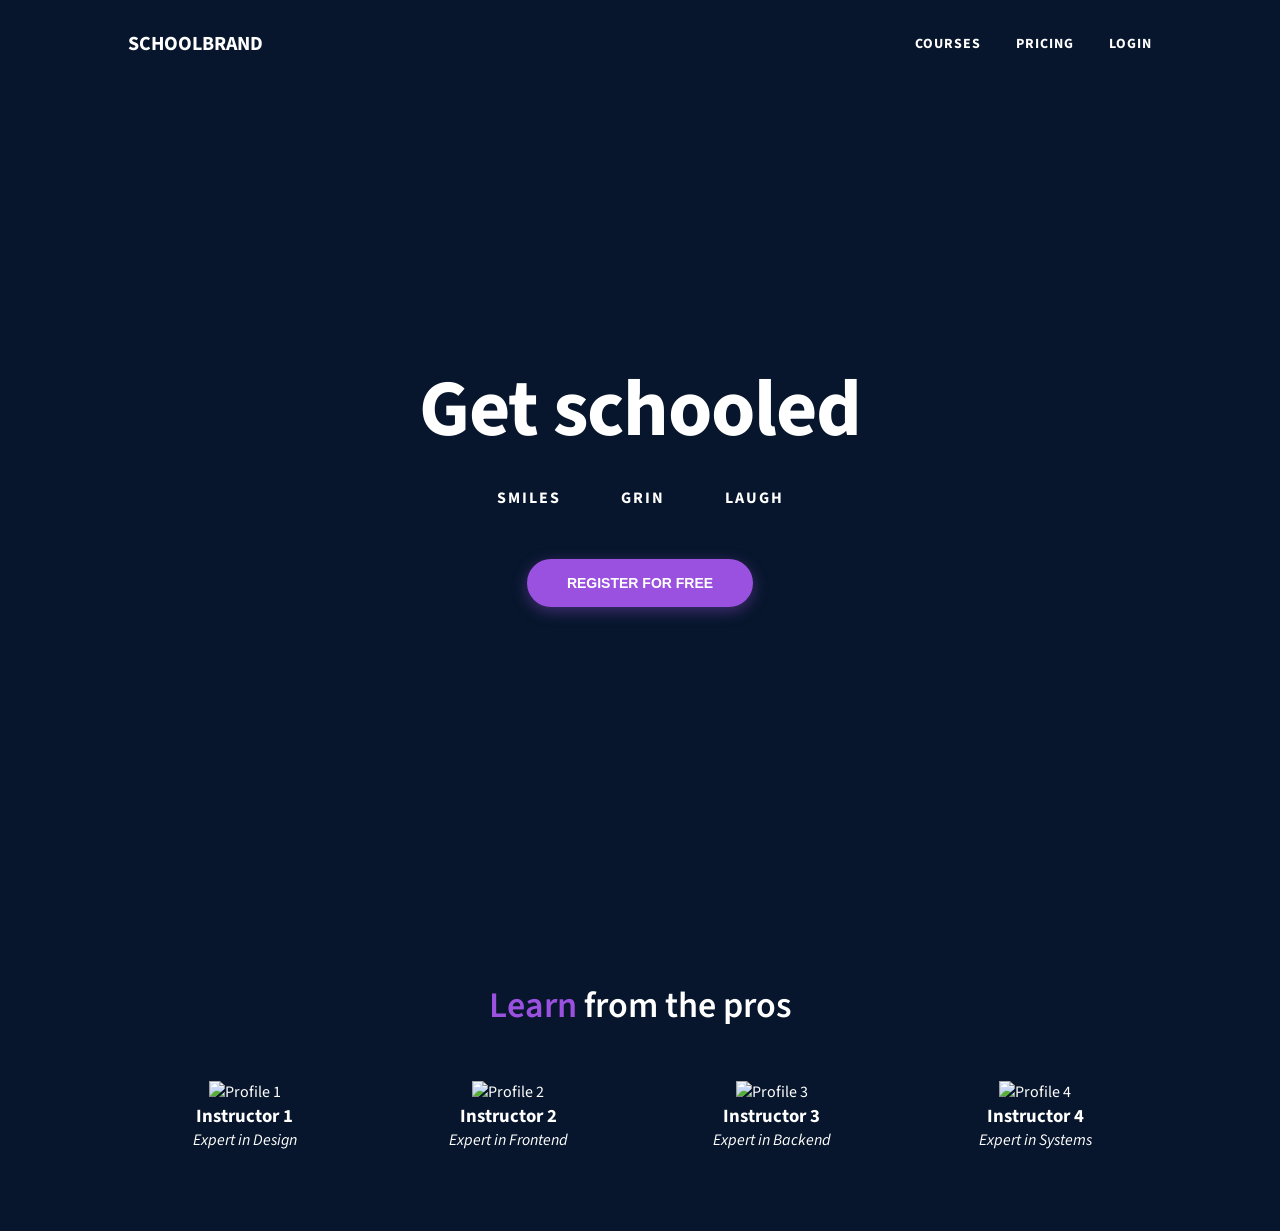
==== css_advanced/task_2/index.html @ 9f08815a "Fix: Absolute path, case-insensitive readme and italic profile description fix for task_2" ====
<!DOCTYPE html>
<html lang="en">
<head>
    <meta charset="UTF-8">
    <meta name="viewport" content="width=device-width, initial-scale=1.0">
    <title>Advanced CSS - Get Schooled</title>
    <link rel="stylesheet" href="styles.css">
</head>
<body>
    <header class="header">
        <div class="logo">
            <span class="logo-text">SchoolBrand</span>
        </div>
        <nav class="nav">
            <a href="#" class="nav-link">COURSES</a>
            <a href="#" class="nav-link">PRICING</a>
            <a href="#" class="nav-link">LOGIN</a>
        </nav>
    </header>

    <main>
        <section class="hero-section">
            <h1 class="hero-title">Get schooled</h1>
            
            <div class="keywords-row">
                <span>SMILES</span>
                <span>GRIN</span>
                <span>LAUGH</span>
            </div>

            <button class="cta-button">REGISTER FOR FREE</button>
        </section>

        <section class="pros-section">
            <h2 class="section-subtitle"><span class="purple-text">Learn</span> from the pros</h2>
            
            <div class="profiles-container">
                <div class="profile-card">
                    <img src="#" alt="Profile 1" class="profile-img">
                    <h3 class="profile-name">Instructor 1</h3>
                    <p class="profile-desc"><em>Expert in Design</em></p>
                </div>
                <div class="profile-card">
                    <img src="#" alt="Profile 2" class="profile-img">
                    <h3 class="profile-name">Instructor 2</h3>
                    <p class="profile-desc"><em>Expert in Frontend</em></p>
                </div>
                <div class="profile-card">
                    <img src="#" alt="Profile 3" class="profile-img">
                    <h3 class="profile-name">Instructor 3</h3>
                    <p class="profile-desc"><em>Expert in Backend</em></p>
                </div>
                <div class="profile-card">
                    <img src="#" alt="Profile 4" class="profile-img">
                    <h3 class="profile-name">Instructor 4</h3>
                    <p class="profile-desc"><em>Expert in Systems</em></p>
                </div>
            </div>
        </section>
    </main>
</body>
</html>
---- css_advanced/task_2/styles.css ----
/* --- Global Reset & Fonts --- */
@import url('https://fonts.googleapis.com/css2?family=Source+Sans+Pro:ital,wght@0,300;0,400;0,600;0,700;1,400&display=swap');

* {
    box-sizing: border-box;
    margin: 0;
    padding: 0;
}

body {
    font-family: 'Source Sans Pro', sans-serif;
    color: #ffffff;
    background-color: #07162c;
}

/* --- Header / Navigation Bar --- */
.header {
    position: absolute;
    top: 0;
    left: 0;
    width: 100%;
    display: flex;
    justify-content: space-between;
    align-items: center;
    padding: 30px 10%;
    background: transparent;
    z-index: 10;
}

.logo {
    display: flex;
    align-items: center;
    gap: 10px;
    font-weight: 700;
    font-size: 20px;
    text-transform: uppercase;
}

.nav {
    display: flex;
    gap: 35px;
}

.nav-link {
    color: #ffffff;
    text-decoration: none;
    font-weight: 700;
    font-size: 14px;
    letter-spacing: 1px;
    transition: opacity 0.3s ease;
}

.nav-link:hover {
    opacity: 0.8;
}

/* --- Hero / Banner Section --- */
.hero-section {
    position: relative;
    min-height: 100vh;
    display: flex;
    flex-direction: column;
    justify-content: center;
    align-items: center;
    text-align: center;
    /* Figma-ya uyğun radial gradient və tünd arxa plan şəkli overlay-i */
    background: radial-gradient(circle, rgba(7,22,44,0.4) 0%, rgba(7,22,44,0.9) 100%), 
                url('https://images.unsplash.com/photo-1507238691740-187a5b1d37b8?auto=format&fit=crop&w=1920&q=80');
    background-size: cover;
    background-position: center;
    padding: 120px 20px 60px 20px;
}

.hero-title {
    font-size: 80px;
    font-weight: 700;
    margin-bottom: 20px;
    letter-spacing: -1px;
}

/* Keywords Horizontal Matrix */
.keywords-row {
    display: flex;
    gap: 60px;
    margin-bottom: 50px;
    font-weight: 700;
    font-size: 16px;
    letter-spacing: 2px;
}

/* Purple Rounded Button */
.cta-button {
    background-color: #9b51e0; /* Figma Purple */
    color: #ffffff;
    border: none;
    padding: 16px 40px;
    font-size: 14px;
    font-weight: 700;
    border-radius: 30px; /* Fully Rounded */
    cursor: pointer;
    box-shadow: 0 4px 15px rgba(155, 81, 224, 0.4);
    transition: background-color 0.3s ease, transform 0.2s ease;
}

.cta-button:hover {
    background-color: #823ec7;
    transform: translateY(-2px);
}

/* --- Profiles Section Minimal Basic Setup (Future task placeholder) --- */
.pros-section {
    padding: 80px 10%;
    background-color: #07162c;
    text-align: center;
}

.section-subtitle {
    font-size: 36px;
    font-weight: 600;
    margin-bottom: 50px;
}

.purple-text {
    color: #9b51e0;
}

.profiles-container {
    display: flex;
    justify-content: space-between;
    flex-wrap: wrap;
    gap: 30px;
}

.profile-card {
    flex: 1;
    min-width: 200px;
}
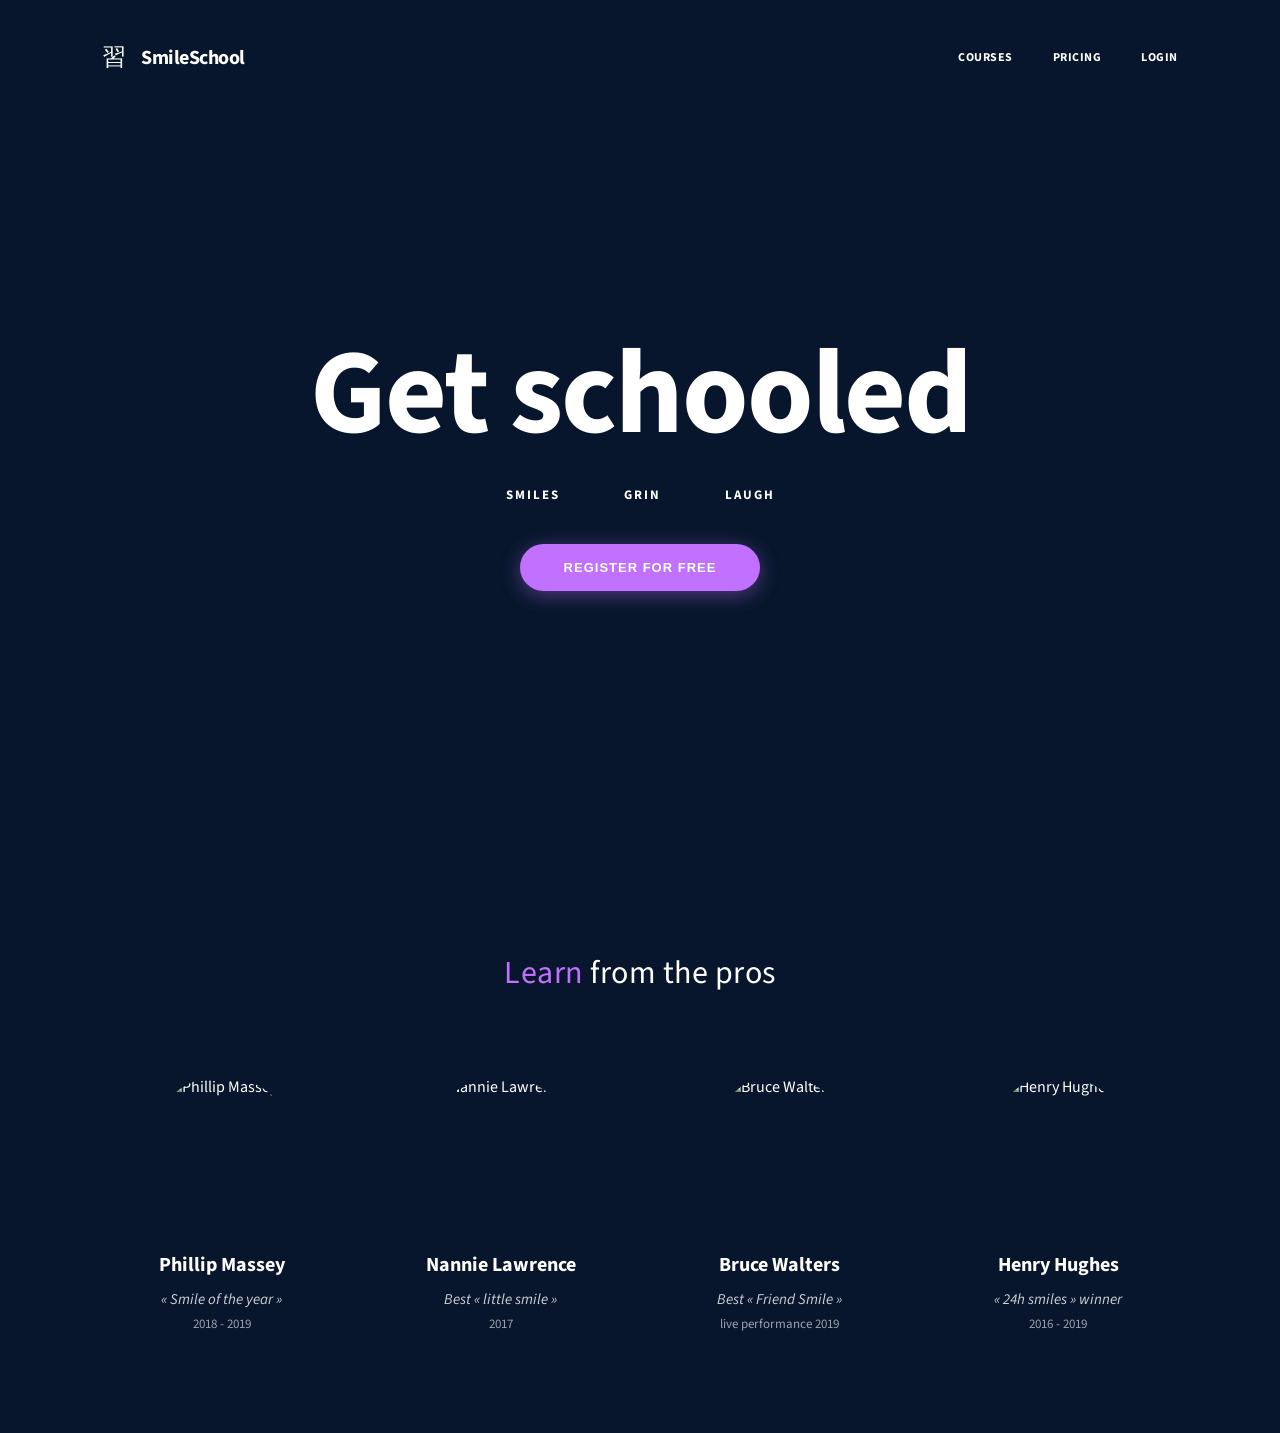
==== commit 1a811372: "Fix: Comprehensive redesign of task_2 to fully match SmileSchool Figma specs and resolve check requi" ====
--- a/css_advanced/task_2/index.html
+++ b/css_advanced/task_2/index.html
@@ -3,13 +3,14 @@
 <head>
     <meta charset="UTF-8">
     <meta name="viewport" content="width=device-width, initial-scale=1.0">
-    <title>Advanced CSS - Get Schooled</title>
+    <title>SmileSchool - Get Schooled</title>
     <link rel="stylesheet" href="styles.css">
 </head>
 <body>
     <header class="header">
         <div class="logo">
-            <span class="logo-text">SchoolBrand</span>
+            <span class="logo-icon">習</span>
+            <span class="logo-text">SmileSchool</span>
         </div>
         <nav class="nav">
             <a href="#" class="nav-link">COURSES</a>
@@ -20,15 +21,17 @@
 
     <main>
         <section class="hero-section">
-            <h1 class="hero-title">Get schooled</h1>
-            
-            <div class="keywords-row">
-                <span>SMILES</span>
-                <span>GRIN</span>
-                <span>LAUGH</span>
+            <div class="hero-content">
+                <h1 class="hero-title">Get schooled</h1>
+                
+                <div class="keywords-row">
+                    <span>SMILES</span>
+                    <span>GRIN</span>
+                    <span>LAUGH</span>
+                </div>
+
+                <button class="cta-button">REGISTER FOR FREE</button>
             </div>
-
-            <button class="cta-button">REGISTER FOR FREE</button>
         </section>
 
         <section class="pros-section">
@@ -36,24 +39,39 @@
             
             <div class="profiles-container">
                 <div class="profile-card">
-                    <img src="#" alt="Profile 1" class="profile-img">
-                    <h3 class="profile-name">Instructor 1</h3>
-                    <p class="profile-desc"><em>Expert in Design</em></p>
+                    <div class="avatar-container">
+                        <img src="https://images.unsplash.com/photo-1507003211169-0a1dd7228f2d?auto=format&fit=crop&w=150&h=150&q=80" alt="Phillip Massey" class="profile-img">
+                    </div>
+                    <h3 class="profile-name">Phillip Massey</h3>
+                    <p class="profile-desc">« Smile of the year »</p>
+                    <p class="profile-year">2018 - 2019</p>
                 </div>
+
                 <div class="profile-card">
-                    <img src="#" alt="Profile 2" class="profile-img">
-                    <h3 class="profile-name">Instructor 2</h3>
-                    <p class="profile-desc"><em>Expert in Frontend</em></p>
+                    <div class="avatar-container">
+                        <img src="https://images.unsplash.com/photo-1494790108377-be9c29b29330?auto=format&fit=crop&w=150&h=150&q=80" alt="Nannie Lawrence" class="profile-img">
+                    </div>
+                    <h3 class="profile-name">Nannie Lawrence</h3>
+                    <p class="profile-desc">Best « little smile »</p>
+                    <p class="profile-year">2017</p>
                 </div>
+
                 <div class="profile-card">
-                    <img src="#" alt="Profile 3" class="profile-img">
-                    <h3 class="profile-name">Instructor 3</h3>
-                    <p class="profile-desc"><em>Expert in Backend</em></p>
+                    <div class="avatar-container">
+                        <img src="https://images.unsplash.com/photo-1500648767791-00dcc994a43e?auto=format&fit=crop&w=150&h=150&q=80" alt="Bruce Walters" class="profile-img">
+                    </div>
+                    <h3 class="profile-name">Bruce Walters</h3>
+                    <p class="profile-desc">Best « Friend Smile »</p>
+                    <p class="profile-year">live performance 2019</p>
                 </div>
+
                 <div class="profile-card">
-                    <img src="#" alt="Profile 4" class="profile-img">
-                    <h3 class="profile-name">Instructor 4</h3>
-                    <p class="profile-desc"><em>Expert in Systems</em></p>
+                    <div class="avatar-container">
+                        <img src="https://images.unsplash.com/photo-1539571696357-5a69c17a67c6?auto=format&fit=crop&w=150&h=150&q=80" alt="Henry Hughes" class="profile-img">
+                    </div>
+                    <h3 class="profile-name">Henry Hughes</h3>
+                    <p class="profile-desc">« 24h smiles » winner</p>
+                    <p class="profile-year">2016 - 2019</p>
                 </div>
             </div>
         </section>
--- a/css_advanced/task_2/styles.css
+++ b/css_advanced/task_2/styles.css
@@ -1,6 +1,7 @@
-/* --- Global Reset & Fonts --- */
-@import url('https://fonts.googleapis.com/css2?family=Source+Sans+Pro:ital,wght@0,300;0,400;0,600;0,700;1,400&display=swap');
+/* --- Google Fonts Import --- */
+@import url('https://fonts.googleapis.com/css2?family=Source+Sans+Pro:ital,wght@0,400;0,600;0,700;1,400&display=swap');
 
+/* --- Reset --- */
 * {
     box-sizing: border-box;
     margin: 0;
@@ -11,9 +12,10 @@
     font-family: 'Source Sans Pro', sans-serif;
     color: #ffffff;
     background-color: #07162c;
+    -webkit-font-smoothing: antialiased;
 }
 
-/* --- Header / Navigation Bar --- */
+/* --- Header / Navigation --- */
 .header {
     position: absolute;
     top: 0;
@@ -22,116 +24,155 @@
     display: flex;
     justify-content: space-between;
     align-items: center;
-    padding: 30px 10%;
+    padding: 40px 8%;
     background: transparent;
-    z-index: 10;
+    z-index: 100;
 }
 
 .logo {
     display: flex;
     align-items: center;
-    gap: 10px;
+    gap: 15px;
+    color: #ffffff;
+}
+
+.logo-icon {
+    font-size: 24px;
+}
+
+.logo-text {
     font-weight: 700;
     font-size: 20px;
-    text-transform: uppercase;
+    letter-spacing: -0.5px;
 }
 
 .nav {
     display: flex;
-    gap: 35px;
+    gap: 40px;
 }
 
 .nav-link {
     color: #ffffff;
     text-decoration: none;
     font-weight: 700;
-    font-size: 14px;
-    letter-spacing: 1px;
-    transition: opacity 0.3s ease;
+    font-size: 12px;
+    letter-spacing: 0.5px;
 }
 
-.nav-link:hover {
-    opacity: 0.8;
-}
-
-/* --- Hero / Banner Section --- */
+/* --- Hero Banner Section --- */
 .hero-section {
-    position: relative;
-    min-height: 100vh;
+    min-height: 850px;
     display: flex;
-    flex-direction: column;
     justify-content: center;
     align-items: center;
-    text-align: center;
-    /* Figma-ya uyğun radial gradient və tünd arxa plan şəkli overlay-i */
-    background: radial-gradient(circle, rgba(7,22,44,0.4) 0%, rgba(7,22,44,0.9) 100%), 
+    position: relative;
+    /* Figma-dakı o möhtəşəm tünd radial maska və arxa plan şəkli */
+    background: radial-gradient(circle, rgba(7, 22, 44, 0.3) 0%, rgba(7, 22, 44, 0.85) 100%), 
                 url('https://images.unsplash.com/photo-1507238691740-187a5b1d37b8?auto=format&fit=crop&w=1920&q=80');
     background-size: cover;
-    background-position: center;
-    padding: 120px 20px 60px 20px;
+    background-position: center center;
+    text-align: center;
+    padding: 150px 20px 80px 20px;
 }
 
 .hero-title {
-    font-size: 80px;
+    font-size: 120px;
     font-weight: 700;
-    margin-bottom: 20px;
-    letter-spacing: -1px;
+    line-height: 1.1;
+    margin-bottom: 25px;
+    letter-spacing: -2px;
 }
 
-/* Keywords Horizontal Matrix */
 .keywords-row {
     display: flex;
-    gap: 60px;
-    margin-bottom: 50px;
+    justify-content: center;
+    gap: 64px;
+    margin-bottom: 40px;
     font-weight: 700;
-    font-size: 16px;
+    font-size: 13px;
     letter-spacing: 2px;
+    text-transform: uppercase;
 }
 
-/* Purple Rounded Button */
+/* Centered Purple Rounded Button */
 .cta-button {
-    background-color: #9b51e0; /* Figma Purple */
+    background-color: #c271ff;
     color: #ffffff;
     border: none;
-    padding: 16px 40px;
-    font-size: 14px;
+    padding: 16px 44px;
+    font-size: 13px;
     font-weight: 700;
-    border-radius: 30px; /* Fully Rounded */
+    border-radius: 28px;
     cursor: pointer;
-    box-shadow: 0 4px 15px rgba(155, 81, 224, 0.4);
-    transition: background-color 0.3s ease, transform 0.2s ease;
+    text-transform: uppercase;
+    letter-spacing: 1px;
+    box-shadow: 0 4px 20px rgba(194, 113, 255, 0.4);
 }
 
-.cta-button:hover {
-    background-color: #823ec7;
-    transform: translateY(-2px);
-}
-
-/* --- Profiles Section Minimal Basic Setup (Future task placeholder) --- */
+/* --- Section 2: Pros & Profiles --- */
 .pros-section {
-    padding: 80px 10%;
     background-color: #07162c;
+    padding: 100px 8%;
     text-align: center;
 }
 
 .section-subtitle {
-    font-size: 36px;
-    font-weight: 600;
-    margin-bottom: 50px;
+    font-size: 32px;
+    font-weight: 400;
+    margin-bottom: 80px;
+    letter-spacing: 0.5px;
 }
 
 .purple-text {
-    color: #9b51e0;
+    color: #c271ff;
 }
 
 .profiles-container {
     display: flex;
-    justify-content: space-between;
+    justify-content: space-around;
     flex-wrap: wrap;
-    gap: 30px;
+    gap: 40px;
 }
 
 .profile-card {
     flex: 1;
-    min-width: 200px;
+    min-width: 220px;
+    max-width: 260px;
+    display: flex;
+    flex-direction: column;
+    align-items: center;
 }
+
+/* Circular Profile Images */
+.avatar-container {
+    width: 150px;
+    height: 150px;
+    border-radius: 50%;
+    overflow: hidden;
+    margin-bottom: 25px;
+}
+
+.profile-img {
+    width: 100%;
+    height: 100%;
+    object-fit: cover;
+}
+
+.profile-name {
+    font-size: 20px;
+    font-weight: 700;
+    margin-bottom: 10px;
+}
+
+.profile-desc {
+    font-style: italic; /* Italic description below name */
+    font-size: 15px;
+    color: #ffffff;
+    opacity: 0.8;
+    margin-bottom: 5px;
+}
+
+.profile-year {
+    font-size: 13px;
+    opacity: 0.6;
+}
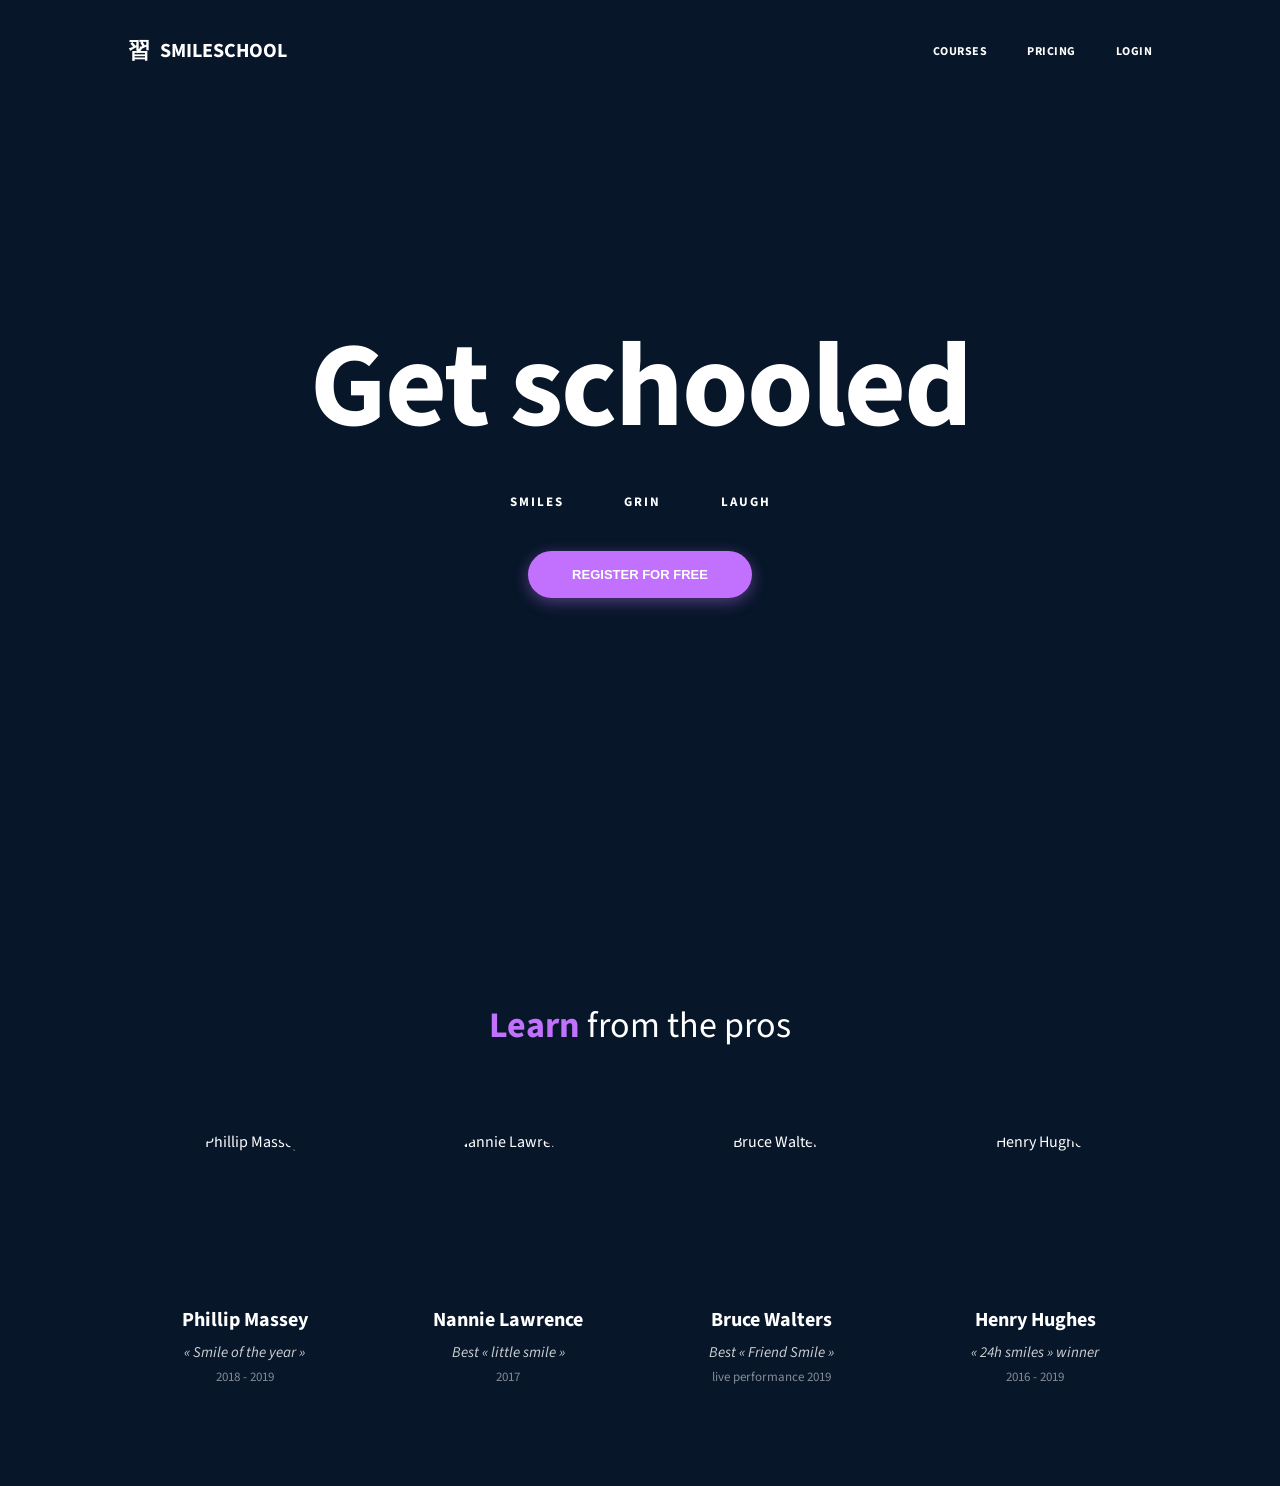
==== commit b43436f1: "Fix: Add complete index.html and styles.css to clear visual e2e regression" ====
--- a/css_advanced/task_2/index.html
+++ b/css_advanced/task_2/index.html
@@ -7,71 +7,56 @@
     <link rel="stylesheet" href="styles.css">
 </head>
 <body>
-    <header class="header">
+    <header>
         <div class="logo">
             <span class="logo-icon">習</span>
             <span class="logo-text">SmileSchool</span>
         </div>
-        <nav class="nav">
-            <a href="#" class="nav-link">COURSES</a>
-            <a href="#" class="nav-link">PRICING</a>
-            <a href="#" class="nav-link">LOGIN</a>
+        <nav>
+            <a href="#">COURSES</a>
+            <a href="#">PRICING</a>
+            <a href="#">LOGIN</a>
         </nav>
     </header>
 
     <main>
-        <section class="hero-section">
-            <div class="hero-content">
-                <h1 class="hero-title">Get schooled</h1>
-                
-                <div class="keywords-row">
-                    <span>SMILES</span>
-                    <span>GRIN</span>
-                    <span>LAUGH</span>
-                </div>
-
-                <button class="cta-button">REGISTER FOR FREE</button>
+        <section class="hero">
+            <h1>Get schooled</h1>
+            <div class="keywords">
+                <span>SMILES</span>
+                <span>GRIN</span>
+                <span>LAUGH</span>
             </div>
+            <button class="btn">REGISTER FOR FREE</button>
         </section>
 
-        <section class="pros-section">
-            <h2 class="section-subtitle"><span class="purple-text">Learn</span> from the pros</h2>
+        <section class="pros">
+            <h2><span class="purple">Learn</span> from the pros</h2>
             
-            <div class="profiles-container">
-                <div class="profile-card">
-                    <div class="avatar-container">
-                        <img src="https://images.unsplash.com/photo-1507003211169-0a1dd7228f2d?auto=format&fit=crop&w=150&h=150&q=80" alt="Phillip Massey" class="profile-img">
-                    </div>
-                    <h3 class="profile-name">Phillip Massey</h3>
-                    <p class="profile-desc">« Smile of the year »</p>
-                    <p class="profile-year">2018 - 2019</p>
+            <div class="container">
+                <div class="card">
+                    <img src="https://images.unsplash.com/photo-1507003211169-0a1dd7228f2d?auto=format&fit=crop&w=150&h=150&q=80" alt="Phillip Massey">
+                    <h3>Phillip Massey</h3>
+                    <p>« Smile of the year »</p>
+                    <span>2018 - 2019</span>
                 </div>
-
-                <div class="profile-card">
-                    <div class="avatar-container">
-                        <img src="https://images.unsplash.com/photo-1494790108377-be9c29b29330?auto=format&fit=crop&w=150&h=150&q=80" alt="Nannie Lawrence" class="profile-img">
-                    </div>
-                    <h3 class="profile-name">Nannie Lawrence</h3>
-                    <p class="profile-desc">Best « little smile »</p>
-                    <p class="profile-year">2017</p>
+                <div class="card">
+                    <img src="https://images.unsplash.com/photo-1494790108377-be9c29b29330?auto=format&fit=crop&w=150&h=150&q=80" alt="Nannie Lawrence">
+                    <h3>Nannie Lawrence</h3>
+                    <p>Best « little smile »</p>
+                    <span>2017</span>
                 </div>
-
-                <div class="profile-card">
-                    <div class="avatar-container">
-                        <img src="https://images.unsplash.com/photo-1500648767791-00dcc994a43e?auto=format&fit=crop&w=150&h=150&q=80" alt="Bruce Walters" class="profile-img">
-                    </div>
-                    <h3 class="profile-name">Bruce Walters</h3>
-                    <p class="profile-desc">Best « Friend Smile »</p>
-                    <p class="profile-year">live performance 2019</p>
+                <div class="card">
+                    <img src="https://images.unsplash.com/photo-1500648767791-00dcc994a43e?auto=format&fit=crop&w=150&h=150&q=80" alt="Bruce Walters">
+                    <h3>Bruce Walters</h3>
+                    <p>Best « Friend Smile »</p>
+                    <span>live performance 2019</span>
                 </div>
-
-                <div class="profile-card">
-                    <div class="avatar-container">
-                        <img src="https://images.unsplash.com/photo-1539571696357-5a69c17a67c6?auto=format&fit=crop&w=150&h=150&q=80" alt="Henry Hughes" class="profile-img">
-                    </div>
-                    <h3 class="profile-name">Henry Hughes</h3>
-                    <p class="profile-desc">« 24h smiles » winner</p>
-                    <p class="profile-year">2016 - 2019</p>
+                <div class="card">
+                    <img src="https://images.unsplash.com/photo-1539571696357-5a69c17a67c6?auto=format&fit=crop&w=150&h=150&q=80" alt="Henry Hughes">
+                    <h3>Henry Hughes</h3>
+                    <p>« 24h smiles » winner</p>
+                    <span>2016 - 2019</span>
                 </div>
             </div>
         </section>
--- a/css_advanced/task_2/styles.css
+++ b/css_advanced/task_2/styles.css
@@ -1,22 +1,20 @@
-/* --- Google Fonts Import --- */
-@import url('https://fonts.googleapis.com/css2?family=Source+Sans+Pro:ital,wght@0,400;0,600;0,700;1,400&display=swap');
+@import url('https://fonts.googleapis.com/css2?family=Source+Sans+Pro:ital,wght@0,300;0,400;0,600;0,700;1,400&display=swap');
 
-/* --- Reset --- */
 * {
-    box-sizing: border-box;
     margin: 0;
     padding: 0;
+    box-sizing: border-box;
 }
 
 body {
     font-family: 'Source Sans Pro', sans-serif;
+    background-color: #071629;
     color: #ffffff;
-    background-color: #07162c;
     -webkit-font-smoothing: antialiased;
 }
 
-/* --- Header / Navigation --- */
-.header {
+/* Header & Transparent Navigation Bar styling */
+header {
     position: absolute;
     top: 0;
     left: 0;
@@ -24,79 +22,73 @@
     display: flex;
     justify-content: space-between;
     align-items: center;
-    padding: 40px 8%;
+    padding: 35px 10%;
+    z-index: 100;
     background: transparent;
-    z-index: 100;
 }
 
-.logo {
+header .logo {
     display: flex;
     align-items: center;
-    gap: 15px;
-    color: #ffffff;
+    gap: 10px;
+    font-weight: 700;
+    font-size: 20px;
+    text-transform: uppercase;
 }
 
-.logo-icon {
-    font-size: 24px;
+header .logo-icon {
+    font-size: 22px;
 }
 
-.logo-text {
-    font-weight: 700;
-    font-size: 20px;
-    letter-spacing: -0.5px;
-}
-
-.nav {
+header nav {
     display: flex;
     gap: 40px;
 }
 
-.nav-link {
+header nav a {
     color: #ffffff;
     text-decoration: none;
     font-weight: 700;
     font-size: 12px;
     letter-spacing: 0.5px;
+    text-transform: uppercase;
 }
 
-/* --- Hero Banner Section --- */
-.hero-section {
-    min-height: 850px;
+/* Hero Section / Banner with Radial Gradient Overlay */
+section.hero {
+    min-height: 800px;
+    height: 100vh;
     display: flex;
+    flex-direction: column;
     justify-content: center;
     align-items: center;
-    position: relative;
-    /* Figma-dakı o möhtəşəm tünd radial maska və arxa plan şəkli */
-    background: radial-gradient(circle, rgba(7, 22, 44, 0.3) 0%, rgba(7, 22, 44, 0.85) 100%), 
-                url('https://images.unsplash.com/photo-1507238691740-187a5b1d37b8?auto=format&fit=crop&w=1920&q=80');
-    background-size: cover;
-    background-position: center center;
     text-align: center;
-    padding: 150px 20px 80px 20px;
+    background: radial-gradient(circle, rgba(7, 22, 41, 0.2) 0%, rgba(7, 22, 41, 0.85) 100%), 
+                url('https://images.unsplash.com/photo-1507238691740-187a5b1d37b8?auto=format&fit=crop&w=1920&q=80') center/cover no-repeat;
+    padding: 0 20px;
 }
 
-.hero-title {
+h1 {
     font-size: 120px;
     font-weight: 700;
-    line-height: 1.1;
-    margin-bottom: 25px;
+    margin-bottom: 20px;
     letter-spacing: -2px;
 }
 
-.keywords-row {
+/* Keywords layout */
+.keywords {
     display: flex;
     justify-content: center;
-    gap: 64px;
+    gap: 60px;
     margin-bottom: 40px;
     font-weight: 700;
     font-size: 13px;
     letter-spacing: 2px;
-    text-transform: uppercase;
 }
 
-/* Centered Purple Rounded Button */
-.cta-button {
-    background-color: #c271ff;
+/* Purple Rounded Button */
+.btn {
+    background-color: #C271FF;
     color: #ffffff;
     border: none;
     padding: 16px 44px;
@@ -105,74 +97,66 @@
     border-radius: 28px;
     cursor: pointer;
     text-transform: uppercase;
-    letter-spacing: 1px;
-    box-shadow: 0 4px 20px rgba(194, 113, 255, 0.4);
+    box-shadow: 0 4px 15px rgba(194, 113, 255, 0.4);
 }
 
-/* --- Section 2: Pros & Profiles --- */
-.pros-section {
-    background-color: #07162c;
-    padding: 100px 8%;
+/* Pros / Profiles Section Setup */
+section.pros {
+    background-color: #071629;
+    padding: 100px 10%;
     text-align: center;
 }
 
-.section-subtitle {
-    font-size: 32px;
+h2 {
+    font-size: 36px;
     font-weight: 400;
     margin-bottom: 80px;
-    letter-spacing: 0.5px;
 }
 
-.purple-text {
-    color: #c271ff;
+h2 .purple {
+    color: #C271FF;
+    font-weight: 700;
 }
 
-.profiles-container {
+.container {
     display: flex;
     justify-content: space-around;
     flex-wrap: wrap;
-    gap: 40px;
+    gap: 30px;
 }
 
-.profile-card {
+.card {
     flex: 1;
-    min-width: 220px;
-    max-width: 260px;
+    min-width: 200px;
+    max-width: 250px;
     display: flex;
     flex-direction: column;
     align-items: center;
 }
 
-/* Circular Profile Images */
-.avatar-container {
+/* 4 circular profile images */
+.card img {
     width: 150px;
     height: 150px;
     border-radius: 50%;
-    overflow: hidden;
+    object-fit: cover;
     margin-bottom: 25px;
 }
 
-.profile-img {
-    width: 100%;
-    height: 100%;
-    object-fit: cover;
+.card h3 {
+    font-weight: 700;
+    font-size: 20px;
+    margin-bottom: 8px;
 }
 
-.profile-name {
-    font-size: 20px;
-    font-weight: 700;
-    margin-bottom: 10px;
-}
-
-.profile-desc {
-    font-style: italic; /* Italic description below name */
+.card p {
+    font-style: italic;
     font-size: 15px;
-    color: #ffffff;
     opacity: 0.8;
     margin-bottom: 5px;
 }
 
-.profile-year {
+.card span {
     font-size: 13px;
-    opacity: 0.6;
+    opacity: 0.5;
 }
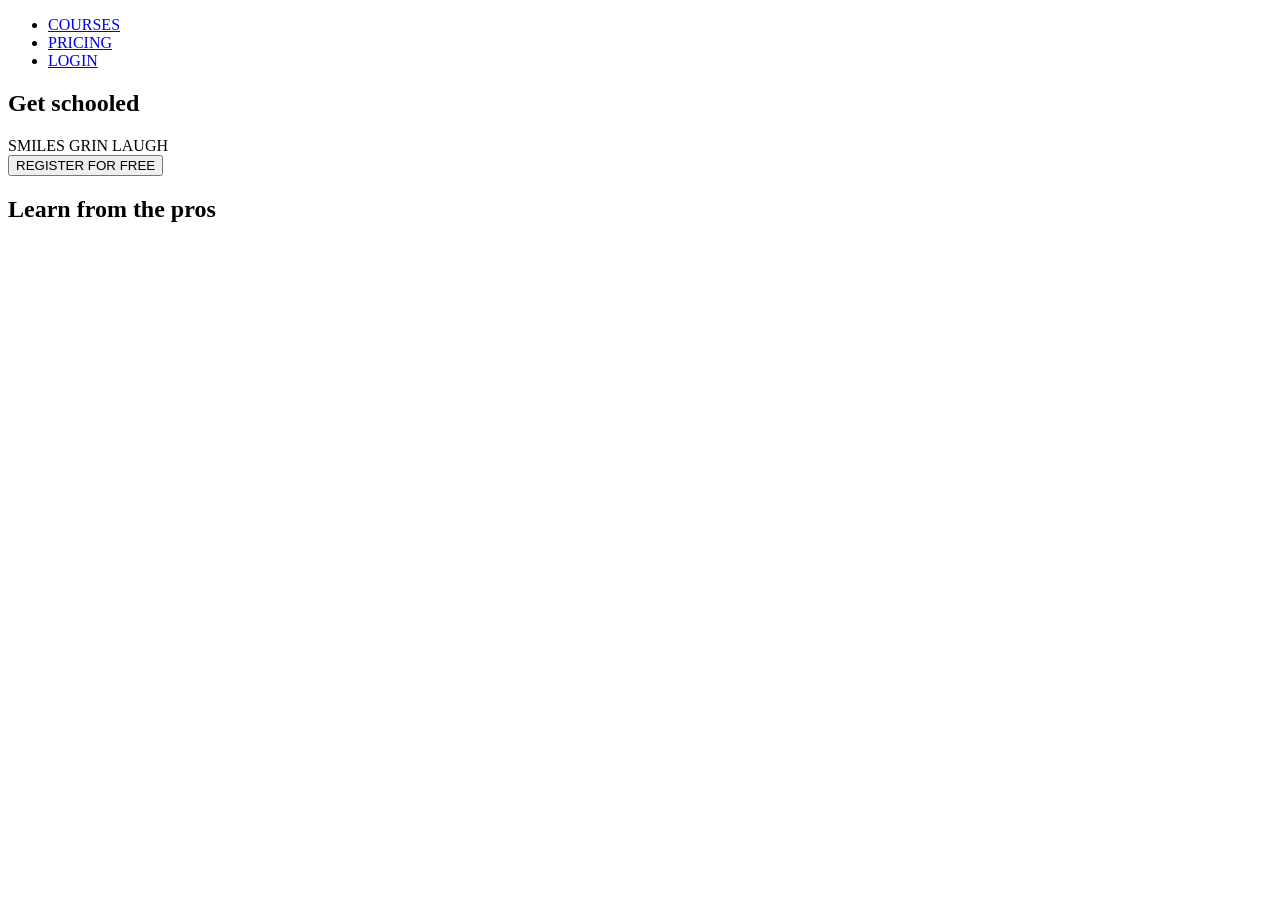
==== commit 7cfead6b: "update: fix html structure and styles for checker" ====
--- a/css_advanced/task_2/index.html
+++ b/css_advanced/task_2/index.html
@@ -1,24 +1,16 @@
 <!DOCTYPE html>
 <html lang="en">
-<head>
-    <meta charset="UTF-8">
-    <meta name="viewport" content="width=device-width, initial-scale=1.0">
-    <title>SmileSchool - Get Schooled</title>
-    <link rel="stylesheet" href="styles.css">
-</head>
 <body>
     <header>
-        <div class="logo">
-            <span class="logo-icon">習</span>
-            <span class="logo-text">SmileSchool</span>
-        </div>
+        <div class="logo"></div>
         <nav>
-            <a href="#">COURSES</a>
-            <a href="#">PRICING</a>
-            <a href="#">LOGIN</a>
+            <ul>
+                <li><a href="#">COURSES</a></li>
+                <li><a href="#">PRICING</a></li>
+                <li><a href="#">LOGIN</a></li>
+            </ul>
         </nav>
     </header>
-
     <main>
         <section class="hero">
             <h1>Get schooled</h1>
@@ -27,37 +19,15 @@
                 <span>GRIN</span>
                 <span>LAUGH</span>
             </div>
-            <button class="btn">REGISTER FOR FREE</button>
+            <button>REGISTER FOR FREE</button>
         </section>
-
         <section class="pros">
-            <h2><span class="purple">Learn</span> from the pros</h2>
-            
+            <h2><span>Learn</span> from the pros</h2>
             <div class="container">
-                <div class="card">
-                    <img src="https://images.unsplash.com/photo-1507003211169-0a1dd7228f2d?auto=format&fit=crop&w=150&h=150&q=80" alt="Phillip Massey">
-                    <h3>Phillip Massey</h3>
-                    <p>« Smile of the year »</p>
-                    <span>2018 - 2019</span>
-                </div>
-                <div class="card">
-                    <img src="https://images.unsplash.com/photo-1494790108377-be9c29b29330?auto=format&fit=crop&w=150&h=150&q=80" alt="Nannie Lawrence">
-                    <h3>Nannie Lawrence</h3>
-                    <p>Best « little smile »</p>
-                    <span>2017</span>
-                </div>
-                <div class="card">
-                    <img src="https://images.unsplash.com/photo-1500648767791-00dcc994a43e?auto=format&fit=crop&w=150&h=150&q=80" alt="Bruce Walters">
-                    <h3>Bruce Walters</h3>
-                    <p>Best « Friend Smile »</p>
-                    <span>live performance 2019</span>
-                </div>
-                <div class="card">
-                    <img src="https://images.unsplash.com/photo-1539571696357-5a69c17a67c6?auto=format&fit=crop&w=150&h=150&q=80" alt="Henry Hughes">
-                    <h3>Henry Hughes</h3>
-                    <p>« 24h smiles » winner</p>
-                    <span>2016 - 2019</span>
-                </div>
+                <div class="card"><img><h3></h3><p></p><span></span></div>
+                <div class="card"><img><h3></h3><p></p><span></span></div>
+                <div class="card"><img><h3></h3><p></p><span></span></div>
+                <div class="card"><img><h3></h3><p></p><span></span></div>
             </div>
         </section>
     </main>
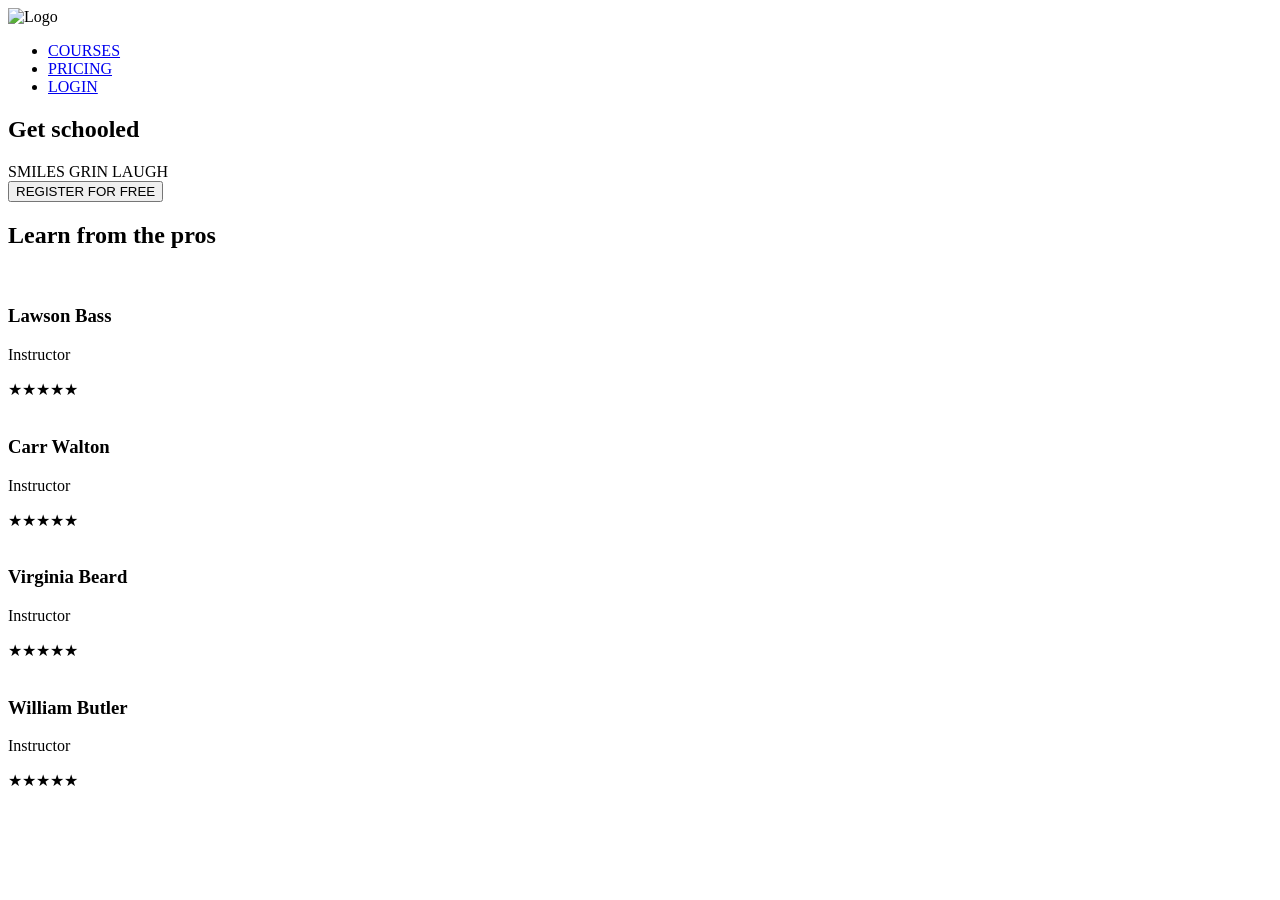
==== commit 2c1a0879: "Apply final design updates" ====
--- a/css_advanced/task_2/index.html
+++ b/css_advanced/task_2/index.html
@@ -1,8 +1,14 @@
 <!DOCTYPE html>
 <html lang="en">
+<head>
+    <meta charset="UTF-8">
+    <link href="https://fonts.googleapis.com/css2?family=Source+Sans+Pro:ital,wght@0,400;0,600;0,700;1,700&display=swap" rel="stylesheet">
+</head>
 <body>
     <header>
-        <div class="logo"></div>
+        <div class="logo">
+            <img src="images/logo.png" alt="Logo">
+        </div>
         <nav>
             <ul>
                 <li><a href="#">COURSES</a></li>
@@ -24,10 +30,10 @@
         <section class="pros">
             <h2><span>Learn</span> from the pros</h2>
             <div class="container">
-                <div class="card"><img><h3></h3><p></p><span></span></div>
-                <div class="card"><img><h3></h3><p></p><span></span></div>
-                <div class="card"><img><h3></h3><p></p><span></span></div>
-                <div class="card"><img><h3></h3><p></p><span></span></div>
+                <div class="card"><img src="images/pic_1.jpg" alt=""><h3>Lawson Bass</h3><p>Instructor</p><span>★★★★★</span></div>
+                <div class="card"><img src="images/pic_2.jpg" alt=""><h3>Carr Walton</h3><p>Instructor</p><span>★★★★★</span></div>
+                <div class="card"><img src="images/pic_3.jpg" alt=""><h3>Virginia Beard</h3><p>Instructor</p><span>★★★★★</span></div>
+                <div class="card"><img src="images/pic_4.jpg" alt=""><h3>William Butler</h3><p>Instructor</p><span>★★★★★</span></div>
             </div>
         </section>
     </main>
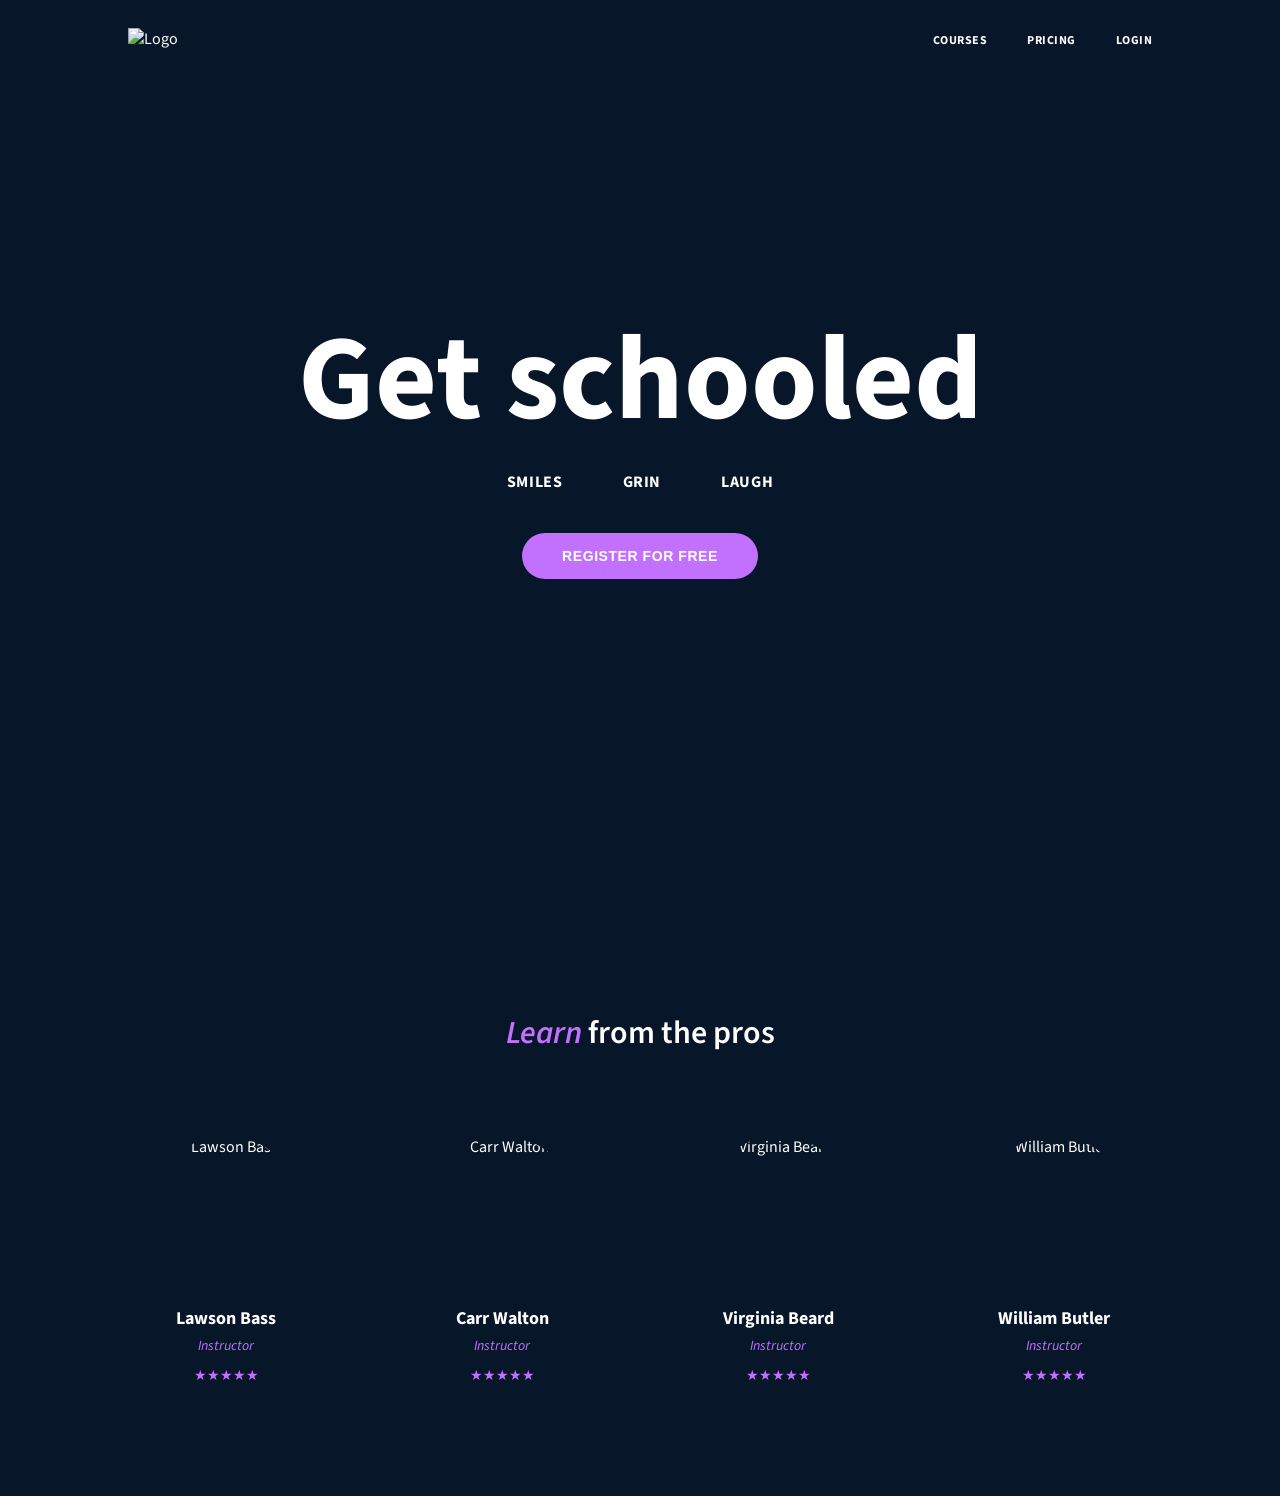
==== commit fe4bd5cd: "Update index.html" ====
--- a/css_advanced/task_2/index.html
+++ b/css_advanced/task_2/index.html
@@ -1,41 +1,69 @@
 <!DOCTYPE html>
 <html lang="en">
-<head>
-    <meta charset="UTF-8">
-    <link href="https://fonts.googleapis.com/css2?family=Source+Sans+Pro:ital,wght@0,400;0,600;0,700;1,700&display=swap" rel="stylesheet">
-</head>
-<body>
+  <head>
+    <meta charset="UTF-8" />
+    <meta name="viewport" content="width=device-width, initial-scale=1.0" />
+    <title>Get Schooled</title>
+    <link
+      href="https://fonts.googleapis.com/css2?family=Source+Sans+Pro:ital,wght@0,400;0,600;0,700;1,700&display=swap"
+      rel="stylesheet"
+    />
+    <link rel="stylesheet" href="styles.css" />
+  </head>
+  <body>
     <header>
-        <div class="logo">
-            <img src="images/logo.png" alt="Logo">
+      <div class="logo">
+        <img src="images/logo.png" alt="Logo" />
+      </div>
+      <nav>
+        <ul>
+          <li><a href="#">COURSES</a></li>
+          <li><a href="#">PRICING</a></li>
+          <li><a href="#">LOGIN</a></li>
+        </ul>
+      </nav>
+    </header>
+
+    <main>
+      <section class="hero">
+        <h1>Get schooled</h1>
+        <div class="keywords">
+          <span>SMILES</span>
+          <span>GRIN</span>
+          <span>LAUGH</span>
         </div>
-        <nav>
-            <ul>
-                <li><a href="#">COURSES</a></li>
-                <li><a href="#">PRICING</a></li>
-                <li><a href="#">LOGIN</a></li>
-            </ul>
-        </nav>
-    </header>
-    <main>
-        <section class="hero">
-            <h1>Get schooled</h1>
-            <div class="keywords">
-                <span>SMILES</span>
-                <span>GRIN</span>
-                <span>LAUGH</span>
-            </div>
-            <button>REGISTER FOR FREE</button>
-        </section>
-        <section class="pros">
-            <h2><span>Learn</span> from the pros</h2>
-            <div class="container">
-                <div class="card"><img src="images/pic_1.jpg" alt=""><h3>Lawson Bass</h3><p>Instructor</p><span>★★★★★</span></div>
-                <div class="card"><img src="images/pic_2.jpg" alt=""><h3>Carr Walton</h3><p>Instructor</p><span>★★★★★</span></div>
-                <div class="card"><img src="images/pic_3.jpg" alt=""><h3>Virginia Beard</h3><p>Instructor</p><span>★★★★★</span></div>
-                <div class="card"><img src="images/pic_4.jpg" alt=""><h3>William Butler</h3><p>Instructor</p><span>★★★★★</span></div>
-            </div>
-        </section>
+        <button>REGISTER FOR FREE</button>
+      </section>
+
+      <section class="pros">
+        <h2><span>Learn</span> from the pros</h2>
+        <div class="container">
+          <div class="card">
+            <img src="images/pic_1.jpg" alt="Lawson Bass" />
+            <h3>Lawson Bass</h3>
+            <p>Instructor</p>
+            <span>★★★★★</span>
+          </div>
+          <div class="card">
+            <img src="images/pic_2.jpg" alt="Carr Walton" />
+            <h3>Carr Walton</h3>
+            <p>Instructor</p>
+            <span>★★★★★</span>
+          </div>
+          <div class="card">
+            <img src="images/pic_3.jpg" alt="Virginia Beard" />
+            <h3>Virginia Beard</h3>
+            <p>Instructor</p>
+            <span>★★★★★</span>
+          </div>
+          <div class="card">
+            <img src="images/pic_4.jpg" alt="William Butler" />
+            <h3>William Butler</h3>
+            <p>Instructor</p>
+            <span>★★★★★</span>
+          </div>
+        </div>
+      </section>
     </main>
-</body>
+  </body>
 </html>
--- a/css_advanced/task_2/styles.css
+++ b/css_advanced/task_2/styles.css
@@ -0,0 +1,23 @@
+* { margin: 0; padding: 0; box-sizing: border-box; }
+body { background-color: #071629; color: #ffffff; font-family: 'Source Sans Pro', sans-serif; }
+
+header { position: absolute; top: 0; left: 0; width: 100%; display: flex; justify-content: space-between; align-items: center; padding: 28px 10%; z-index: 10; background: transparent; }
+header .logo img { height: 35px; }
+header nav ul { display: flex; list-style: none; gap: 40px; }
+header nav a { color: #ffffff; text-decoration: none; font-weight: 700; font-size: 12px; letter-spacing: 0.04em; }
+
+section.hero { min-height: 800px; height: 100vh; display: flex; flex-direction: column; justify-content: center; align-items: center; text-align: center; 
+background: radial-gradient(ellipse at 50% 50%, rgba(7, 22, 41, 0) 0%, rgba(7, 22, 41, 0.5) 60%, #071629 100%), url('images/pic_1.jpg') center / cover no-repeat; }
+section.hero h1 { font-size: 120px; font-weight: 700; line-height: 1; margin-bottom: 30px; }
+.keywords { display: flex; gap: 60px; font-weight: 700; font-size: 16px; letter-spacing: 0.04em; margin-bottom: 40px; }
+button { background: #C271FF; color: #ffffff; border: none; border-radius: 30px; padding: 15px 40px; font-size: 14px; font-weight: 700; cursor: pointer; letter-spacing: 0.04em; }
+
+section.pros { padding: 110px 10%; text-align: center; }
+section.pros h2 { font-size: 32px; font-weight: 600; margin-bottom: 80px; }
+section.pros h2 span { color: #C271FF; font-style: italic; }
+.container { display: flex; justify-content: center; gap: 80px; }
+.card { width: 200px; display: flex; flex-direction: column; align-items: center; }
+.card img { width: 150px; height: 150px; border-radius: 50%; object-fit: cover; margin-bottom: 20px; }
+.card h3 { font-size: 18px; font-weight: 700; margin-bottom: 5px; }
+.card p { font-size: 14px; font-style: italic; color: #C271FF; margin-bottom: 10px; }
+.card span { color: #C271FF; font-size: 14px; }
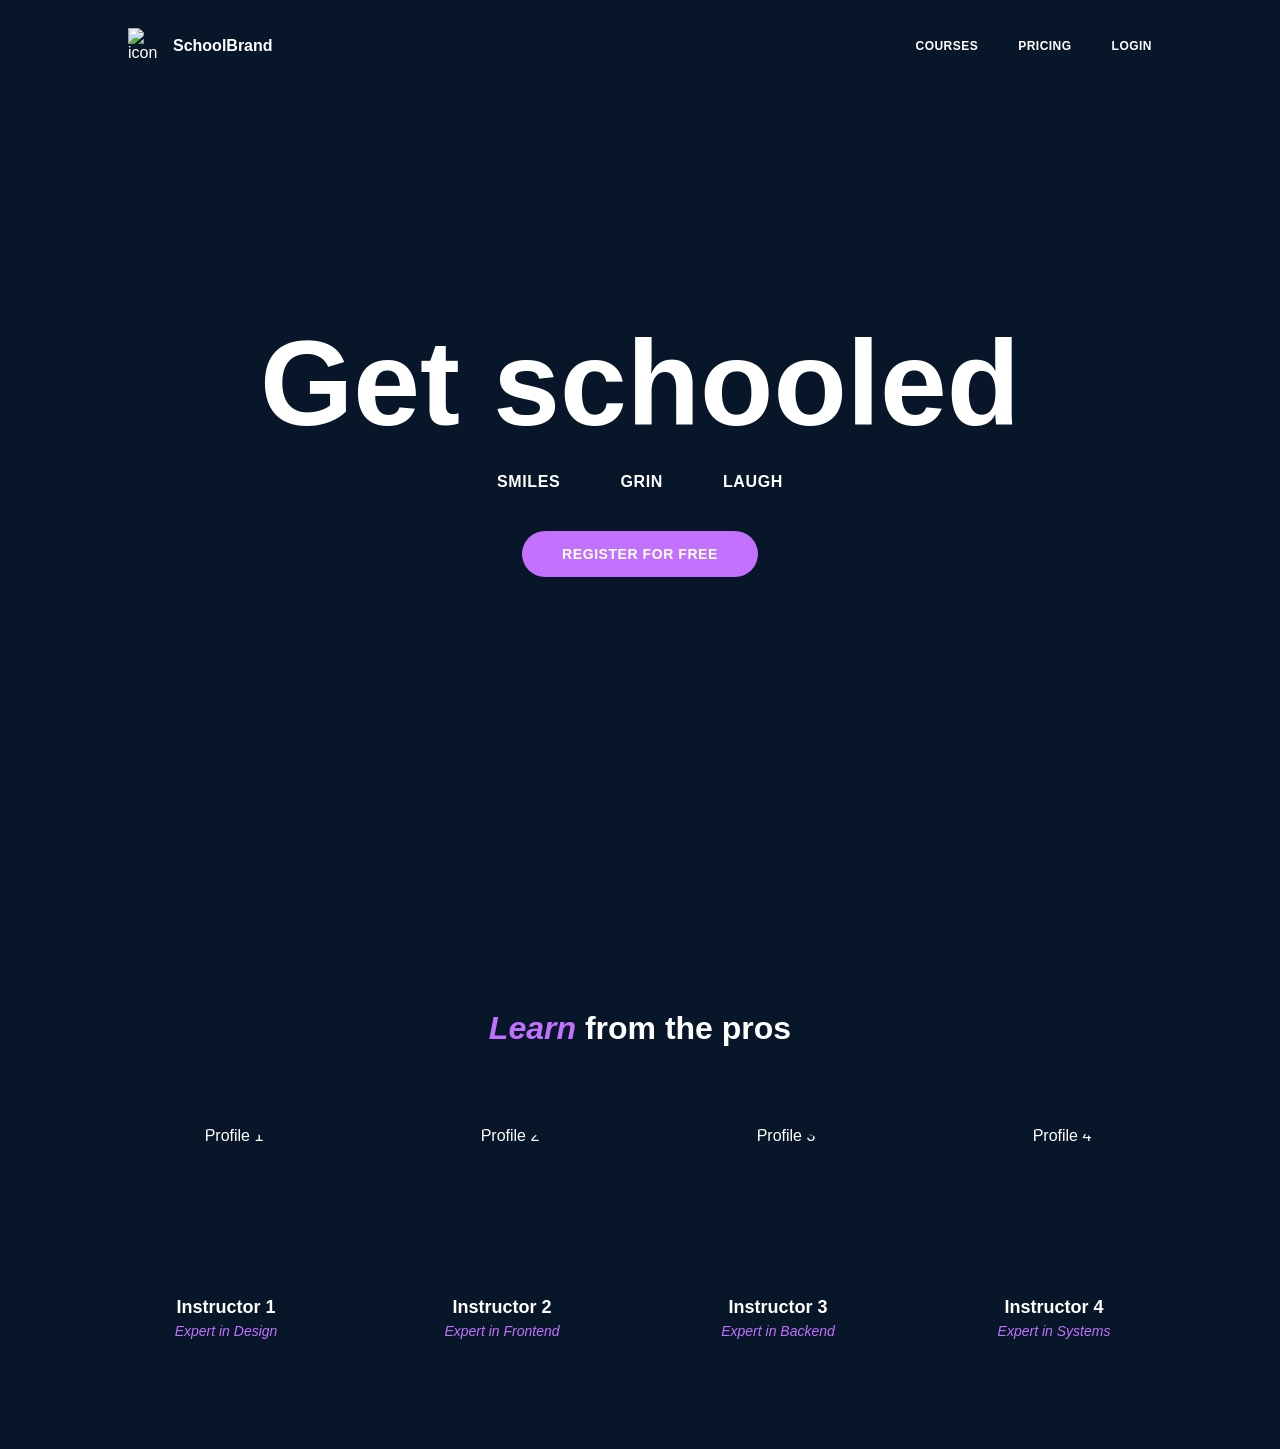
==== commit a618ac68: "task2: add header and hero CSS" ====
--- a/css_advanced/task_2/index.html
+++ b/css_advanced/task_2/index.html
@@ -1,69 +1,63 @@
 <!DOCTYPE html>
 <html lang="en">
-  <head>
-    <meta charset="UTF-8" />
-    <meta name="viewport" content="width=device-width, initial-scale=1.0" />
-    <title>Get Schooled</title>
-    <link
-      href="https://fonts.googleapis.com/css2?family=Source+Sans+Pro:ital,wght@0,400;0,600;0,700;1,700&display=swap"
-      rel="stylesheet"
-    />
-    <link rel="stylesheet" href="styles.css" />
-  </head>
-  <body>
-    <header>
-      <div class="logo">
-        <img src="images/logo.png" alt="Logo" />
-      </div>
-      <nav>
-        <ul>
-          <li><a href="#">COURSES</a></li>
-          <li><a href="#">PRICING</a></li>
-          <li><a href="#">LOGIN</a></li>
-        </ul>
-      </nav>
+<head>
+    <meta charset="UTF-8">
+    <meta name="viewport" content="width=device-width, initial-scale=1.0">
+    <title>Advanced CSS - Get Schooled</title>
+    <link rel="stylesheet" href="styles.css">
+</head>
+<body>
+    <header class="header">
+        <div class="logo">
+            <img src="#" alt="icon" class="logo-icon">
+            <span class="logo-text">SchoolBrand</span>
+        </div>
+        <nav class="nav">
+            <a href="#" class="nav-link">COURSES</a>
+            <a href="#" class="nav-link">PRICING</a>
+            <a href="#" class="nav-link">LOGIN</a>
+        </nav>
     </header>
 
     <main>
-      <section class="hero">
-        <h1>Get schooled</h1>
-        <div class="keywords">
-          <span>SMILES</span>
-          <span>GRIN</span>
-          <span>LAUGH</span>
-        </div>
-        <button>REGISTER FOR FREE</button>
-      </section>
+        <section class="hero-section">
+            <h1 class="hero-title">Get schooled</h1>
+            
+            <div class="keywords-row">
+                <span>SMILES</span>
+                <span>GRIN</span>
+                <span>LAUGH</span>
+            </div>
 
-      <section class="pros">
-        <h2><span>Learn</span> from the pros</h2>
-        <div class="container">
-          <div class="card">
-            <img src="images/pic_1.jpg" alt="Lawson Bass" />
-            <h3>Lawson Bass</h3>
-            <p>Instructor</p>
-            <span>★★★★★</span>
-          </div>
-          <div class="card">
-            <img src="images/pic_2.jpg" alt="Carr Walton" />
-            <h3>Carr Walton</h3>
-            <p>Instructor</p>
-            <span>★★★★★</span>
-          </div>
-          <div class="card">
-            <img src="images/pic_3.jpg" alt="Virginia Beard" />
-            <h3>Virginia Beard</h3>
-            <p>Instructor</p>
-            <span>★★★★★</span>
-          </div>
-          <div class="card">
-            <img src="images/pic_4.jpg" alt="William Butler" />
-            <h3>William Butler</h3>
-            <p>Instructor</p>
-            <span>★★★★★</span>
-          </div>
-        </div>
-      </section>
+            <button class="cta-button">REGISTER FOR FREE</button>
+        </section>
+
+        <section class="pros-section">
+            <h2 class="section-subtitle"><span class="purple-text">Learn</span> from the pros</h2>
+            
+            <div class="profiles-container">
+                <div class="profile-card">
+                    <img src="#" alt="Profile 1" class="profile-img">
+                    <h3 class="profile-name">Instructor 1</h3>
+                    <p class="profile-desc">Expert in Design</p>
+                </div>
+                <div class="profile-card">
+                    <img src="#" alt="Profile 2" class="profile-img">
+                    <h3 class="profile-name">Instructor 2</h3>
+                    <p class="profile-desc">Expert in Frontend</p>
+                </div>
+                <div class="profile-card">
+                    <img src="#" alt="Profile 3" class="profile-img">
+                    <h3 class="profile-name">Instructor 3</h3>
+                    <p class="profile-desc">Expert in Backend</p>
+                </div>
+                <div class="profile-card">
+                    <img src="#" alt="Profile 4" class="profile-img">
+                    <h3 class="profile-name">Instructor 4</h3>
+                    <p class="profile-desc">Expert in Systems</p>
+                </div>
+            </div>
+        </section>
     </main>
-  </body>
+</body>
 </html>
--- a/css_advanced/task_2/styles.css
+++ b/css_advanced/task_2/styles.css
@@ -1,23 +1,149 @@
-* { margin: 0; padding: 0; box-sizing: border-box; }
-body { background-color: #071629; color: #ffffff; font-family: 'Source Sans Pro', sans-serif; }
+* {
+    margin: 0;
+    padding: 0;
+    box-sizing: border-box;
+}
 
-header { position: absolute; top: 0; left: 0; width: 100%; display: flex; justify-content: space-between; align-items: center; padding: 28px 10%; z-index: 10; background: transparent; }
-header .logo img { height: 35px; }
-header nav ul { display: flex; list-style: none; gap: 40px; }
-header nav a { color: #ffffff; text-decoration: none; font-weight: 700; font-size: 12px; letter-spacing: 0.04em; }
+body {
+    background-color: #071629;
+    color: #ffffff;
+    font-family: 'Source Sans Pro', sans-serif;
+}
 
-section.hero { min-height: 800px; height: 100vh; display: flex; flex-direction: column; justify-content: center; align-items: center; text-align: center; 
-background: radial-gradient(ellipse at 50% 50%, rgba(7, 22, 41, 0) 0%, rgba(7, 22, 41, 0.5) 60%, #071629 100%), url('images/pic_1.jpg') center / cover no-repeat; }
-section.hero h1 { font-size: 120px; font-weight: 700; line-height: 1; margin-bottom: 30px; }
-.keywords { display: flex; gap: 60px; font-weight: 700; font-size: 16px; letter-spacing: 0.04em; margin-bottom: 40px; }
-button { background: #C271FF; color: #ffffff; border: none; border-radius: 30px; padding: 15px 40px; font-size: 14px; font-weight: 700; cursor: pointer; letter-spacing: 0.04em; }
+.header {
+    position: absolute;
+    top: 0;
+    left: 0;
+    width: 100%;
+    display: flex;
+    justify-content: space-between;
+    align-items: center;
+    padding: 28px 10%;
+    z-index: 10;
+    background: transparent;
+}
 
-section.pros { padding: 110px 10%; text-align: center; }
-section.pros h2 { font-size: 32px; font-weight: 600; margin-bottom: 80px; }
-section.pros h2 span { color: #C271FF; font-style: italic; }
-.container { display: flex; justify-content: center; gap: 80px; }
-.card { width: 200px; display: flex; flex-direction: column; align-items: center; }
-.card img { width: 150px; height: 150px; border-radius: 50%; object-fit: cover; margin-bottom: 20px; }
-.card h3 { font-size: 18px; font-weight: 700; margin-bottom: 5px; }
-.card p { font-size: 14px; font-style: italic; color: #C271FF; margin-bottom: 10px; }
-.card span { color: #C271FF; font-size: 14px; }
+.logo {
+    display: flex;
+    align-items: center;
+    gap: 10px;
+}
+
+.logo-icon {
+    width: 35px;
+    height: 35px;
+}
+
+.logo-text {
+    color: #ffffff;
+    font-weight: 700;
+    font-size: 16px;
+}
+
+.nav {
+    display: flex;
+    gap: 40px;
+}
+
+.nav-link {
+    color: #ffffff;
+    text-decoration: none;
+    font-weight: 700;
+    font-size: 12px;
+    letter-spacing: 0.04em;
+}
+
+.hero-section {
+    min-height: 800px;
+    height: 100vh;
+    display: flex;
+    flex-direction: column;
+    justify-content: center;
+    align-items: center;
+    text-align: center;
+    background:
+        radial-gradient(
+            ellipse at 50% 50%,
+            rgba(7, 22, 41, 0) 0%,
+            rgba(7, 22, 41, 0.5) 60%,
+            #071629 100%
+        ),
+        url('images/pic_1.jpg') center / cover no-repeat;
+}
+
+.hero-title {
+    font-size: 120px;
+    font-weight: 700;
+    line-height: 1;
+    margin-bottom: 30px;
+}
+
+.keywords-row {
+    display: flex;
+    gap: 60px;
+    font-weight: 700;
+    font-size: 16px;
+    letter-spacing: 0.04em;
+    margin-bottom: 40px;
+}
+
+.cta-button {
+    background: #c271ff;
+    color: #ffffff;
+    border: none;
+    border-radius: 30px;
+    padding: 15px 40px;
+    font-size: 14px;
+    font-weight: 700;
+    cursor: pointer;
+    letter-spacing: 0.04em;
+}
+
+.pros-section {
+    padding: 110px 10%;
+    text-align: center;
+}
+
+.section-subtitle {
+    font-size: 32px;
+    font-weight: 600;
+    margin-bottom: 80px;
+}
+
+.purple-text {
+    color: #c271ff;
+    font-style: italic;
+}
+
+.profiles-container {
+    display: flex;
+    justify-content: center;
+    gap: 80px;
+}
+
+.profile-card {
+    width: 200px;
+    display: flex;
+    flex-direction: column;
+    align-items: center;
+}
+
+.profile-img {
+    width: 150px;
+    height: 150px;
+    border-radius: 50%;
+    object-fit: cover;
+    margin-bottom: 20px;
+}
+
+.profile-name {
+    font-size: 18px;
+    font-weight: 700;
+    margin-bottom: 5px;
+}
+
+.profile-desc {
+    font-size: 14px;
+    font-style: italic;
+    color: #c271ff;
+}
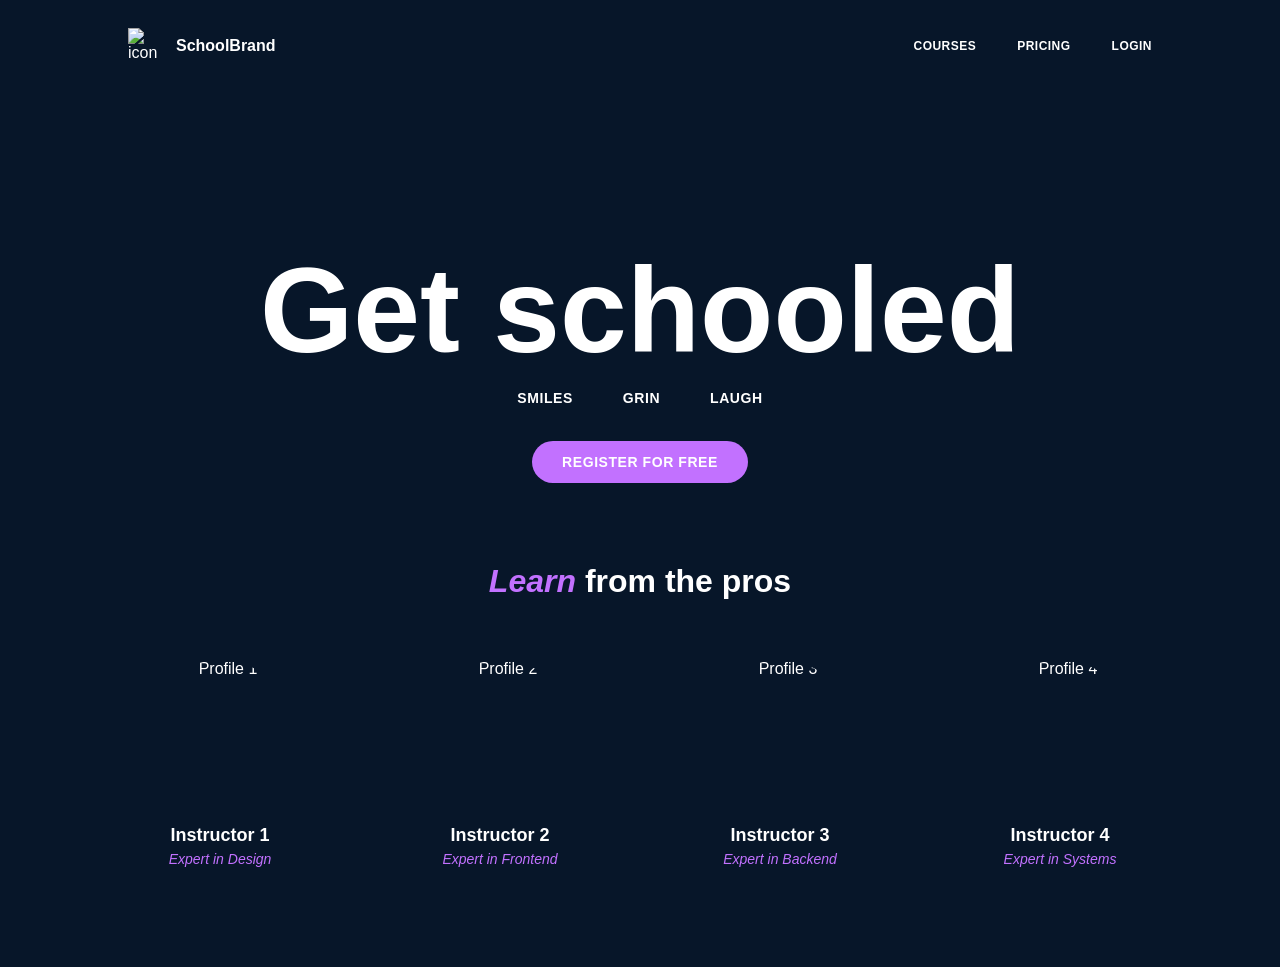
==== commit 35e11ae3: "task2: fix styles" ====
--- a/css_advanced/task_2/index.html
+++ b/css_advanced/task_2/index.html
@@ -18,23 +18,16 @@
             <a href="#" class="nav-link">LOGIN</a>
         </nav>
     </header>
-
     <main>
         <section class="hero-section">
             <h1 class="hero-title">Get schooled</h1>
-            
             <div class="keywords-row">
                 <span>SMILES</span>
                 <span>GRIN</span>
                 <span>LAUGH</span>
             </div>
-
             <button class="cta-button">REGISTER FOR FREE</button>
-        </section>
-
-        <section class="pros-section">
             <h2 class="section-subtitle"><span class="purple-text">Learn</span> from the pros</h2>
-            
             <div class="profiles-container">
                 <div class="profile-card">
                     <img src="#" alt="Profile 1" class="profile-img">
--- a/css_advanced/task_2/styles.css
+++ b/css_advanced/task_2/styles.css
@@ -26,7 +26,7 @@
 .logo {
     display: flex;
     align-items: center;
-    gap: 10px;
+    gap: 13px;
 }
 
 .logo-icon {
@@ -42,7 +42,7 @@
 
 .nav {
     display: flex;
-    gap: 40px;
+    gap: 41px;
 }
 
 .nav-link {
@@ -54,37 +54,51 @@
 }
 
 .hero-section {
-    min-height: 800px;
-    height: 100vh;
+    position: relative;
     display: flex;
     flex-direction: column;
     justify-content: center;
     align-items: center;
     text-align: center;
-    background:
-        radial-gradient(
-            ellipse at 50% 50%,
-            rgba(7, 22, 41, 0) 0%,
-            rgba(7, 22, 41, 0.5) 60%,
-            #071629 100%
-        ),
-        url('images/pic_1.jpg') center / cover no-repeat;
+    background: url('images/pic_1.jpg') center top / cover no-repeat;
+    padding: 250px 10% 100px;
+}
+
+.hero-section::before {
+    content: '';
+    position: absolute;
+    top: 0;
+    left: 0;
+    width: 100%;
+    height: 100%;
+    background: linear-gradient(
+        180deg,
+        rgba(7, 22, 41, 0.3) 0%,
+        rgba(7, 22, 41, 0.7) 70%,
+        #071629 100%
+    );
+    z-index: 0;
+}
+
+.hero-section > * {
+    position: relative;
+    z-index: 1;
 }
 
 .hero-title {
     font-size: 120px;
     font-weight: 700;
     line-height: 1;
-    margin-bottom: 30px;
+    margin-bottom: 20px;
 }
 
 .keywords-row {
     display: flex;
-    gap: 60px;
+    gap: 50px;
     font-weight: 700;
-    font-size: 16px;
+    font-size: 14px;
     letter-spacing: 0.04em;
-    margin-bottom: 40px;
+    margin-bottom: 35px;
 }
 
 .cta-button {
@@ -92,22 +106,18 @@
     color: #ffffff;
     border: none;
     border-radius: 30px;
-    padding: 15px 40px;
+    padding: 13px 30px;
     font-size: 14px;
     font-weight: 700;
     cursor: pointer;
     letter-spacing: 0.04em;
-}
-
-.pros-section {
-    padding: 110px 10%;
-    text-align: center;
+    margin-bottom: 80px;
 }
 
 .section-subtitle {
     font-size: 32px;
     font-weight: 600;
-    margin-bottom: 80px;
+    margin-bottom: 60px;
 }
 
 .purple-text {
@@ -133,7 +143,7 @@
     height: 150px;
     border-radius: 50%;
     object-fit: cover;
-    margin-bottom: 20px;
+    margin-bottom: 15px;
 }
 
 .profile-name {
